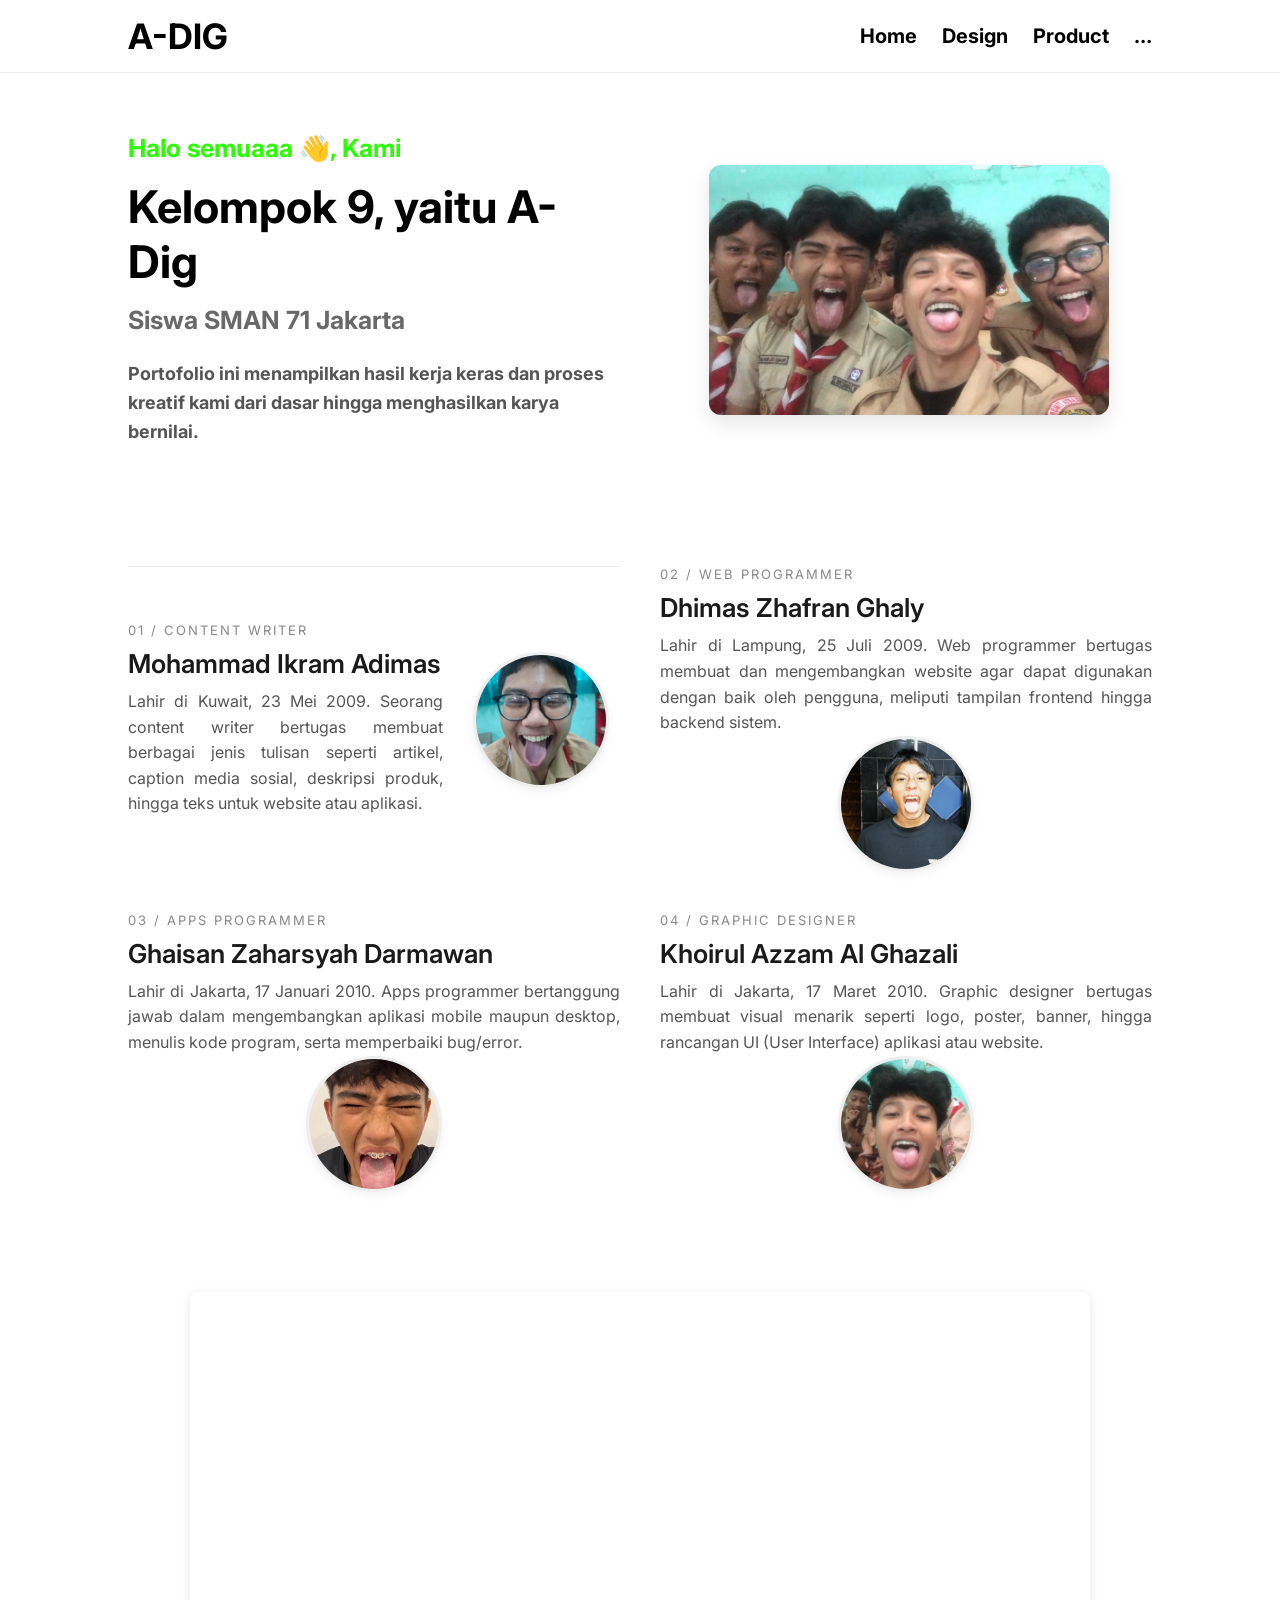
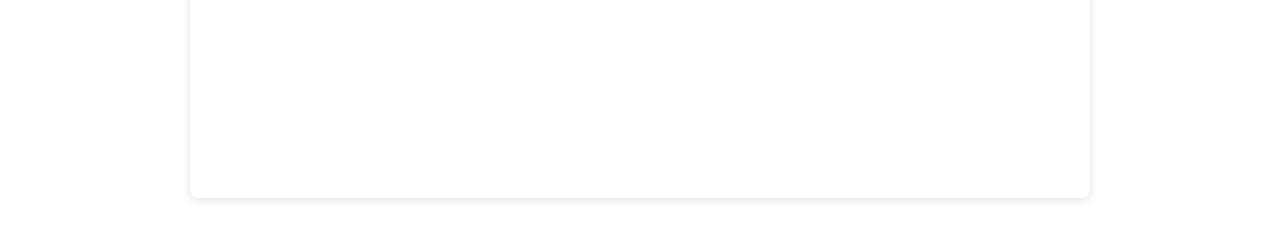
==== index.html @ e119f667 "Update index.html" ====
<!DOCTYPE html>
<html lang="id">
<head>
    <meta charset="utf-8">
    <meta name="viewport" content="width=device-width, initial-scale=1.0">
    <title>A-DIG - Portofolio</title>
    <link rel="stylesheet" href="styles.css">
</head>
<body>

    <header class="aa">
        <h1>A-DIG</h1>
        <nav>
            <ul class="nav1">
                <li><a href="#">Home</a></li>
                <li><a href="design.html">Design</a></li>
                <li><a href="product.html">Product</a></li>
                
                <li class="li1">
                    <a href="#" class="li2"><span class="ee1">&hellip;</span></a>
                    <ul class="li3">
                        <li><a href="#">Language</a></li>
                        <li><a href="#">Contact</a></li>
                    </ul>
                </li>
            </ul>
        </nav>
    </header>

    <div class="hero-container">
        <div class="bb">
            <h2>Halo semuaaa 👋, Kami</h2>
            <h3>Kelompok 9, yaitu A-Dig</h3>
            <h4>Siswa SMAN 71 Jakarta</h4>
            <h5>Portofolio ini menampilkan hasil kerja keras dan proses kreatif kami dari dasar hingga menghasilkan karya bernilai.</h5>
        </div>
        <div class="hero-image-container">
            <img src="rame.jpg" alt="Foto Kelompok A-DIG" class="hero-img">
        </div>
    </div>

    <div class="cc">
        <div class="cc1">
            <div class="card-text">
                <span class="label">01 / Content Writer</span>
                <h3>Mohammad Ikram Adimas</h3>
                <p>Lahir di Kuwait, 23 Mei 2009. Seorang content writer bertugas membuat berbagai jenis tulisan seperti artikel, caption media sosial, deskripsi produk, hingga teks untuk website atau aplikasi.</p>
            </div>
            <div class="card-image">
                <img src="ikram.jpg" alt="Mohammad Ikram Adimas">
            </div>
        </div>

        <div class="cc2">
            <div class="card-text">
                <span class="label">02 / Web Programmer</span>
                <h3>Dhimas Zhafran Ghaly</h3>
                <p>Lahir di Lampung, 25 Juli 2009. Web programmer bertugas membuat dan mengembangkan website agar dapat digunakan dengan baik oleh pengguna, meliputi tampilan frontend hingga backend sistem.</p>
            </div>
            <div class="card-image">
                <img src="dhimas.jpg" alt="Dhimas Zhafran Ghaly">
            </div>
        </div>

        <div class="cc3">
            <div class="card-text">
                <span class="label">03 / Apps Programmer</span>
                <h3>Ghaisan Zaharsyah Darmawan</h3>
                <p>Lahir di Jakarta, 17 Januari 2010. Apps programmer bertanggung jawab dalam mengembangkan aplikasi mobile maupun desktop, menulis kode program, serta memperbaiki bug/error.</p>
            </div>
            <div class="card-image">
                <img src="ican.jpg" alt="Ghaisan Zaharsyah Darmawan">
            </div>
        </div>
     
        <div class="cc4">
            <div class="card-text">
                <span class="label">04 / Graphic Designer</span>
                <h3>Khoirul Azzam Al Ghazali</h3>
                <p>Lahir di Jakarta, 17 Maret 2010. Graphic designer bertugas membuat visual menarik seperti logo, poster, banner, hingga rancangan UI (User Interface) aplikasi atau website.</p>
            </div>
            <div class="card-image">
                <img src="azzam.jpg" alt="Khoirul Azzam Al Ghazali">
            </div>
        </div>
    </div>

    <div class="ff">
        <div style="position: relative; width: 100%; height: 0; padding-top: 56.25%; box-shadow: 0 2px 8px 0 rgba(63,69,81,0.16); margin-top: 1.6em; margin-bottom: 0.9em; overflow: hidden; border-radius: 8px;">
            <iframe loading="lazy" style="position: absolute; width: 100%; height: 100%; top: 0; left: 0; border: none; padding: 0; margin: 0;" src="https://www.canva.com/design/DAHHfP4SR8I/0OiXg0d8yngIsABYywY-TA/view?embed" allowfullscreen="allowfullscreen" allow="fullscreen"></iframe>
        </div>
    </div>
      
</body>   
</html>
---- styles.css ----
/* Place your CSS styles in this file */

@import url('https://fonts.googleapis.com/css2?family=Inter:wght@300;400;600&display=swap');

/* --- RESET STYLE --- */
body {
    font-family: 'Inter', sans-serif;
    background-color: #ffffff;
    color: #1a1a1a;
    margin: 0; 
}

/* --- NAVIGASI HEADER --- */
.aa {
    display: flex;              
    justify-content: space-between; 
    align-items: center;         
    padding: 15px 10%;          
    background-color: #ffffff;    
    border-bottom: 1px solid #eee;
}

.aa h1 {
    margin: 0;
    font-size: 35px; 
    font-weight: bold;
    color: #000;
}

.nav1 {
    list-style: none;
    display: flex;
    gap: 25px; 
    align-items: center;
    margin: 0;
    padding: 0;
}

.nav1 > li > a {
    text-decoration: none;
    color: black;
    font-weight: bold;
    font-size: 20px; 
    transition: 0.3s; 
}

.nav1 > li > a:hover {
    color: #888; 
}

/* --- MENU DROPDOWN SYSTEM --- */
.li1 {
    position: relative;
    display: inline-block;
}

.li3 {
    display: none; 
    position: absolute;
    right: 0; 
    top: 100%;
    background-color: #ffffff; 
    list-style: none;
    padding: 10px 0;
    box-shadow: 0px 4px 12px rgba(0,0,0,0.15);
    margin: 5px 0 0 0;
    border-radius: 6px;
    min-width: 140px;
    z-index: 100;
}

.li3 li a {
    color: #333;
    padding: 8px 16px;
    text-decoration: none;
    display: block;
    font-size: 16px;
    font-weight: normal;
    transition: 0.2s;
}

.li3 li a:hover {
    background-color: #f5f5f5;
    color: #2AFF00; 
}

.li1:hover .li3 {
    display: block;
}

/* --- STRUKTUR BAGIAN HERO (ATAS) --- */
.hero-container {
    display: flex;
    justify-content: space-between;
    align-items: center;
    padding: 60px 10%;
    gap: 50px;
}

.bb {
    flex: 1; /* Teks mengambil ruang kiri */
    display: flex;      
    flex-direction: column; 
    gap: 10px;              
}

.bb h2, .bb h3, .bb h4, .bb h5 {
    margin: 0;           
}
    
.bb h2 { font-size: 25px; color: #2AFF00; margin-bottom: 6px; }
.bb h3 { font-size: 45px; color: #000000; margin-bottom: 6px; }
.bb h4 { font-size: 25px; color: #696969; margin-bottom: 15px; }
.bb h5 { font-size: 18px; color: #555555; line-height: 1.6; }

.hero-image-container {
    flex: 1; /* Foto mengambil ruang kanan */
    display: flex;
    justify-content: center;
}

.hero-img {
    width: 100%;
    max-width: 400px;     /* Diperkecil dari 400px ke 320px */
    height: 250px;        /* Diperkecil dari 250px ke 180px agar aspek rasio lebih lebar/landscape */
    border-radius: 12px;
    box-shadow: 0px 8px 20px rgba(0,0,0,0.1);
    object-fit: cover;    /* Foto tetap aman, tidak akan gepeng */
}

/* --- STRUKTUR GRID KARTU PERKENALAN (CC) --- */
.cc {
    display: grid;
    grid-template-columns: repeat(2, 1fr);
    gap: 40px; 
    padding: 60px 10%; 
    background-color: #fff;
}

.cc1 {
    display: flex; /* Membuat teks berada di kiri dan foto di kanan di dalam kartu */
    justify-content: space-between;
    align-items: center;
    border-top: 1px solid #eaeaea; 
    padding: 30px 0; 
    gap: 20px;
    transition: all 0.4s ease;
}

.cc1:hover {
    transform: translateX(10px); 
    border-top: 1px solid #000; 
}

.card-text {
    flex: 2; /* Bagian teks mendapatkan area lebih besar */
}

.card-text h3 {
    font-size: 26px;
    font-weight: 600;
    margin: 0 0 10px 0;
    color: #1a1a1a;
}

.label {
    font-size: 13px;
    text-transform: uppercase;
    letter-spacing: 2px;
    color: #888;
    display: block;
    margin-bottom: 10px;
}

.card-text p {
    font-size: 16px;
    line-height: 1.6;
    color: #555;
    margin: 0;
    text-align: justify;
}

/* Mengatur wadah foto bulat agar teks tidak menabrak */
.card-image {
    flex: 1; /* Memastikan foto mendapatkan porsi ruang tetap di kanan */
    display: flex;
    justify-content: center;
    align-items: center;
}

.card-image img {
    width: 130px; /* Ukuran lingkaran foto profil */
    height: 130px;
    border-radius: 50%; /* Membuat foto berbentuk bulat sempurna */
    object-fit: cover; /* Mencegah foto gepeng */
    border: 3px solid #eee;
    box-shadow: 0px 4px 10px rgba(0,0,0,0.05);
}

/* --- EMBED CANVA --- */
.ff {
    width: 100%;
    max-width: 900px; 
    margin: 40px auto; 
    padding: 0 20px;   
}

/* --- RESPONSIVE MOBILE --- */
@media (max-width: 900px) {
    .hero-container {
        flex-direction: column-reverse; /* Foto pindah ke atas teks saat di HP */
        padding: 40px 20px;
        gap: 30px;
    }
    .cc {
        grid-template-columns: 1fr; /* Grid kartu menjadi 1 kolom saja di HP */
        padding: 40px 20px;
    }
    .cc1 {
        flex-direction: column-reverse; /* Foto profil berada di atas teks saat di layar kecil */
        align-items: flex-start;
        padding: 20px 0;
    }
    .card-image {
        align-self: center; /* Foto tetap di tengah saat posisi mobile */
        margin-bottom: 15px;
    }
}

.cc1 .card-text .label h3 {
    background-image: url('nama_file_foto_1.jpg'); /* Ganti dengan nama file foto Anda */
    background-size: cover;       /* Memastikan foto memenuhi seluruh area teks */
    background-position: center;  /* Memposisikan foto tepat di tengah */
    color: #ffffff;               /* Warna teks (ubah ke putih/warna kontras agar terbaca di atas foto) */
    padding: 6px 12px;            /* Memberi ruang agak luas agar fotonya kelihatan */
    border-radius: 4px;        
    display: inline-block;     
}
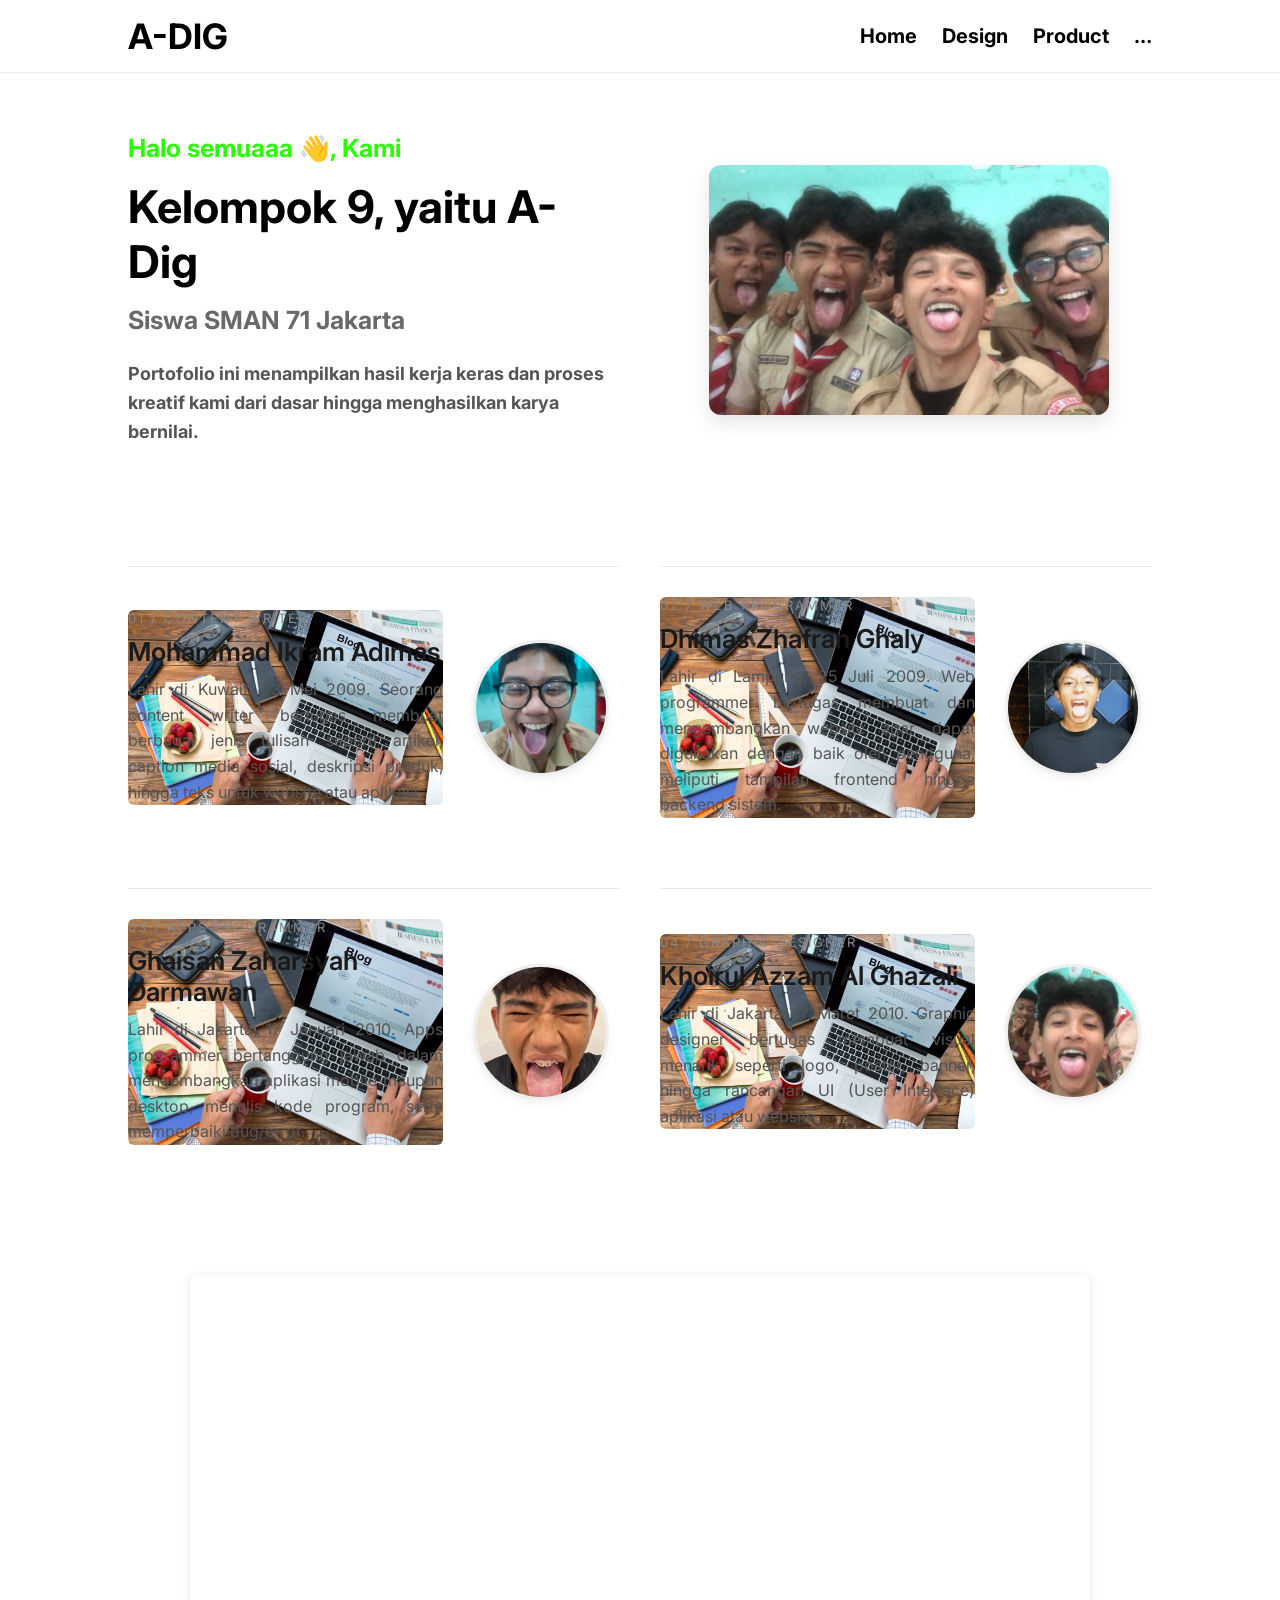
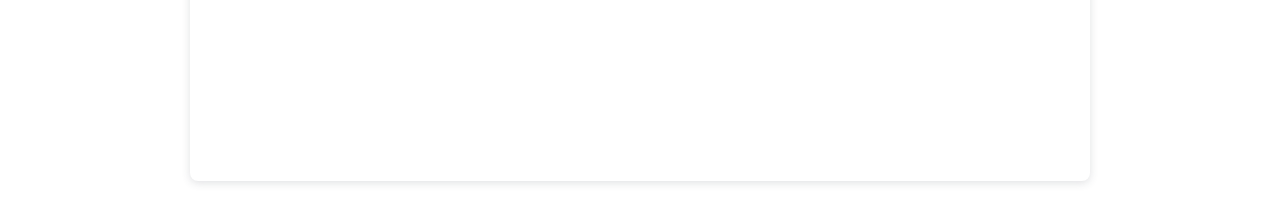
==== commit 97f84564: "Update index.html" ====
--- a/index.html
+++ b/index.html
@@ -51,7 +51,7 @@
             </div>
         </div>
 
-        <div class="cc2">
+        <div class="cc1">
             <div class="card-text">
                 <span class="label">02 / Web Programmer</span>
                 <h3>Dhimas Zhafran Ghaly</h3>
@@ -62,7 +62,7 @@
             </div>
         </div>
 
-        <div class="cc3">
+        <div class="cc1">
             <div class="card-text">
                 <span class="label">03 / Apps Programmer</span>
                 <h3>Ghaisan Zaharsyah Darmawan</h3>
@@ -73,7 +73,7 @@
             </div>
         </div>
      
-        <div class="cc4">
+        <div class="cc1">
             <div class="card-text">
                 <span class="label">04 / Graphic Designer</span>
                 <h3>Khoirul Azzam Al Ghazali</h3>
--- a/styles.css
+++ b/styles.css
@@ -227,12 +227,11 @@
     }
 }
 
-.cc1 .card-text .label h3 {
-    background-image: url('nama_file_foto_1.jpg'); /* Ganti dengan nama file foto Anda */
-    background-size: cover;       /* Memastikan foto memenuhi seluruh area teks */
-    background-position: center;  /* Memposisikan foto tepat di tengah */
-    color: #ffffff;               /* Warna teks (ubah ke putih/warna kontras agar terbaca di atas foto) */
-    padding: 6px 12px;            /* Memberi ruang agak luas agar fotonya kelihatan */
-    border-radius: 4px;        
-    display: inline-block;     
-}
+.cc1 .card-text { 
+    background-image: url('content.jpg'); 
+    background-size: cover;       
+    background-position: center;  
+    color: #ffffff;               
+    border-radius: 6px;
+    display: inline-block;
+}
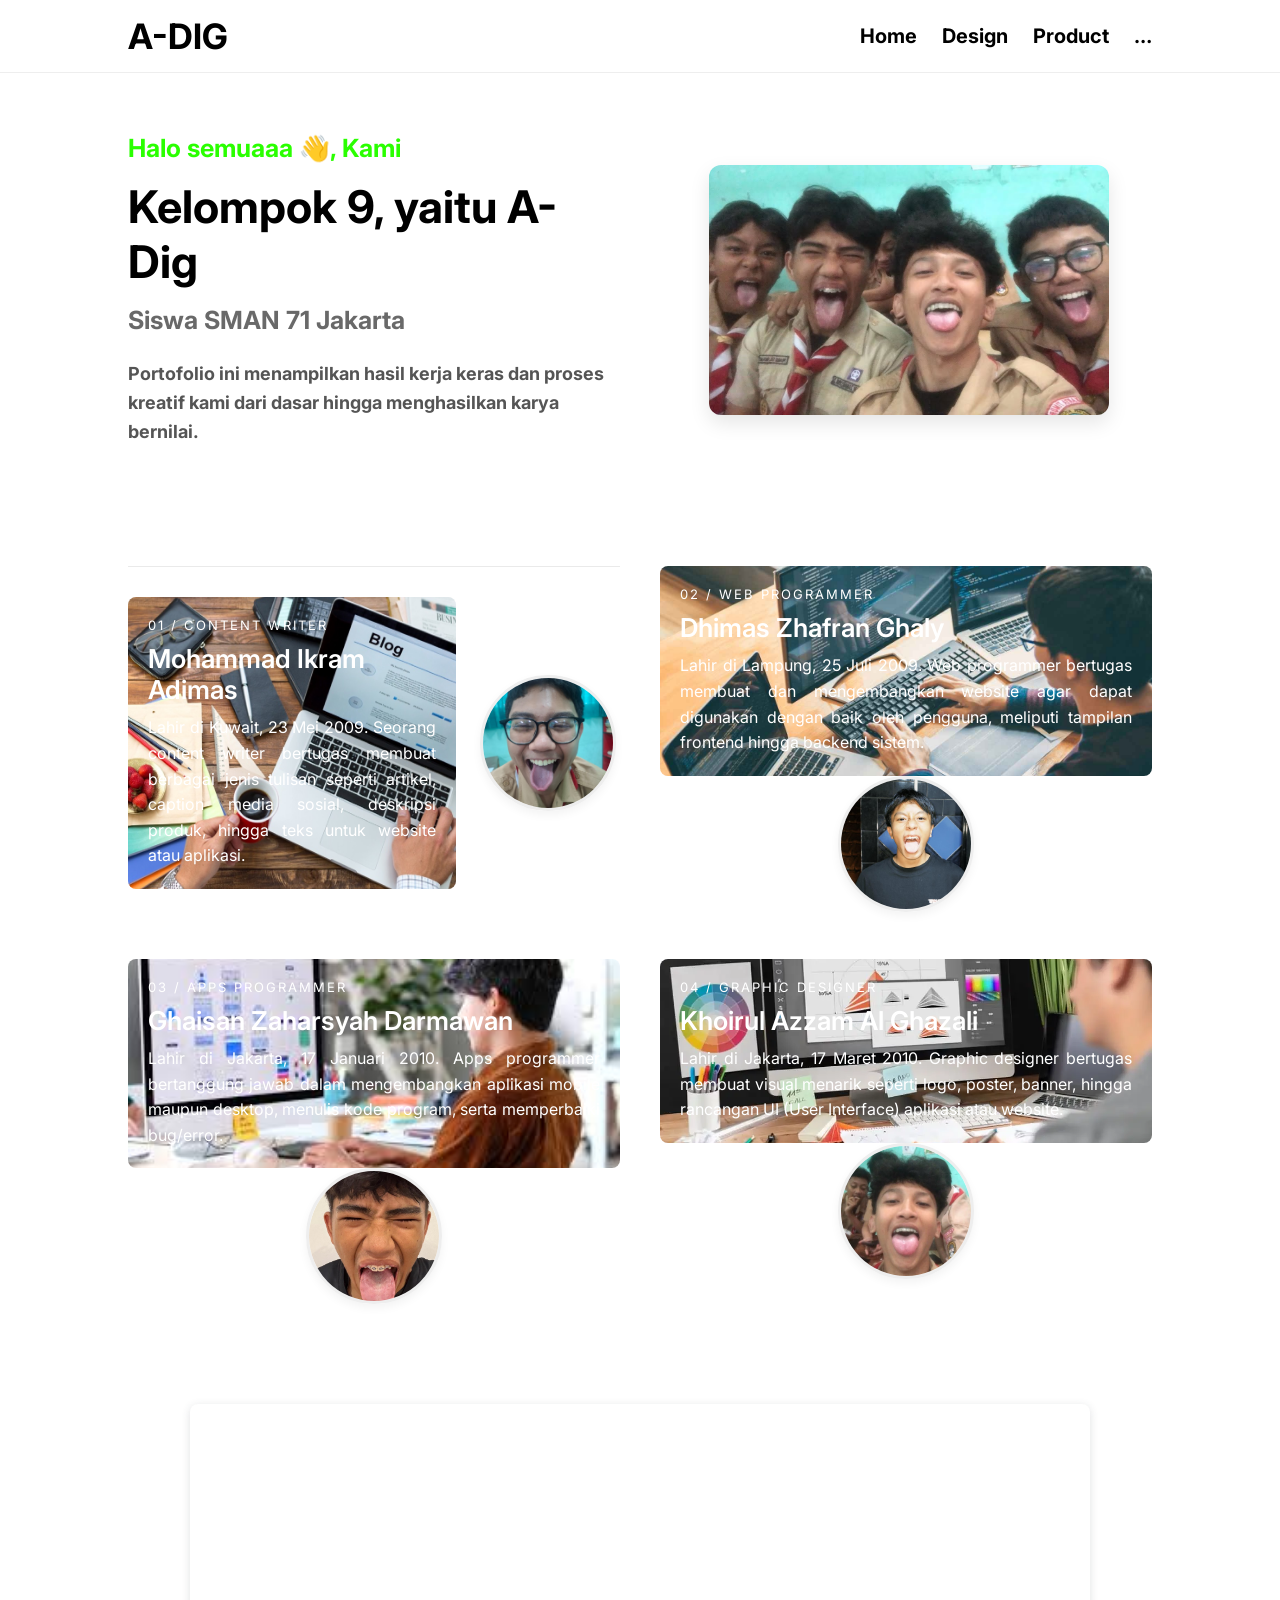
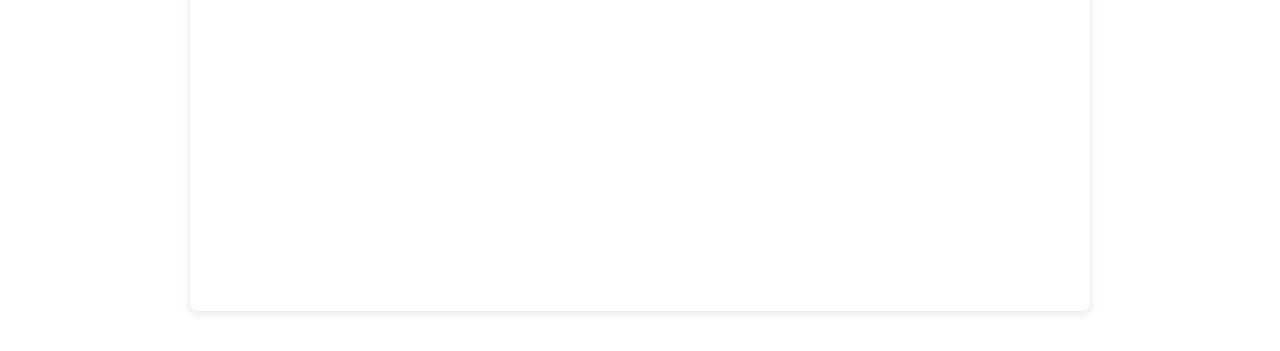
==== commit ab029083: "Update index.html" ====
--- a/index.html
+++ b/index.html
@@ -51,7 +51,7 @@
             </div>
         </div>
 
-        <div class="cc1">
+        <div class="cc2">
             <div class="card-text">
                 <span class="label">02 / Web Programmer</span>
                 <h3>Dhimas Zhafran Ghaly</h3>
@@ -62,7 +62,7 @@
             </div>
         </div>
 
-        <div class="cc1">
+        <div class="cc3">
             <div class="card-text">
                 <span class="label">03 / Apps Programmer</span>
                 <h3>Ghaisan Zaharsyah Darmawan</h3>
@@ -73,7 +73,7 @@
             </div>
         </div>
      
-        <div class="cc1">
+        <div class="cc4">
             <div class="card-text">
                 <span class="label">04 / Graphic Designer</span>
                 <h3>Khoirul Azzam Al Ghazali</h3>
--- a/styles.css
+++ b/styles.css
@@ -227,11 +227,22 @@
     }
 }
 
-.cc1 .card-text { 
-    background-image: url('content.jpg'); 
+.card-text {
+    flex: 2;
+    padding: 20px;            /* Memberi ruang di dalam bidang background agar teks tidak menempel ke tepi */
+    border-radius: 8px;       /* Membuat sudut background melengkung halus */
     background-size: cover;       
     background-position: center;  
-    color: #ffffff;               
-    border-radius: 6px;
-    display: inline-block;
-}
+    color: #ffffff !important;/* Memaksa semua teks di dalamnya menjadi warna putih */
+}
+
+/* Mengubah warna teks tag p dan label bawaan agar kontras di atas background */
+.card-text p, .card-text .label, .card-text h3 {
+    color: #ffffff !important; 
+}
+
+/* --- DISTRIBUSI GAMBAR BACKGROUND MASING-MASING KARTU --- */
+.cc1 .card-text { background-image: url('content.jpg'); }
+.cc2 .card-text { background-image: url('web.jpg'); }
+.cc3 .card-text { background-image: url('app.jpg'); }
+.cc4 .card-text { background-image: url('design.webp'); }
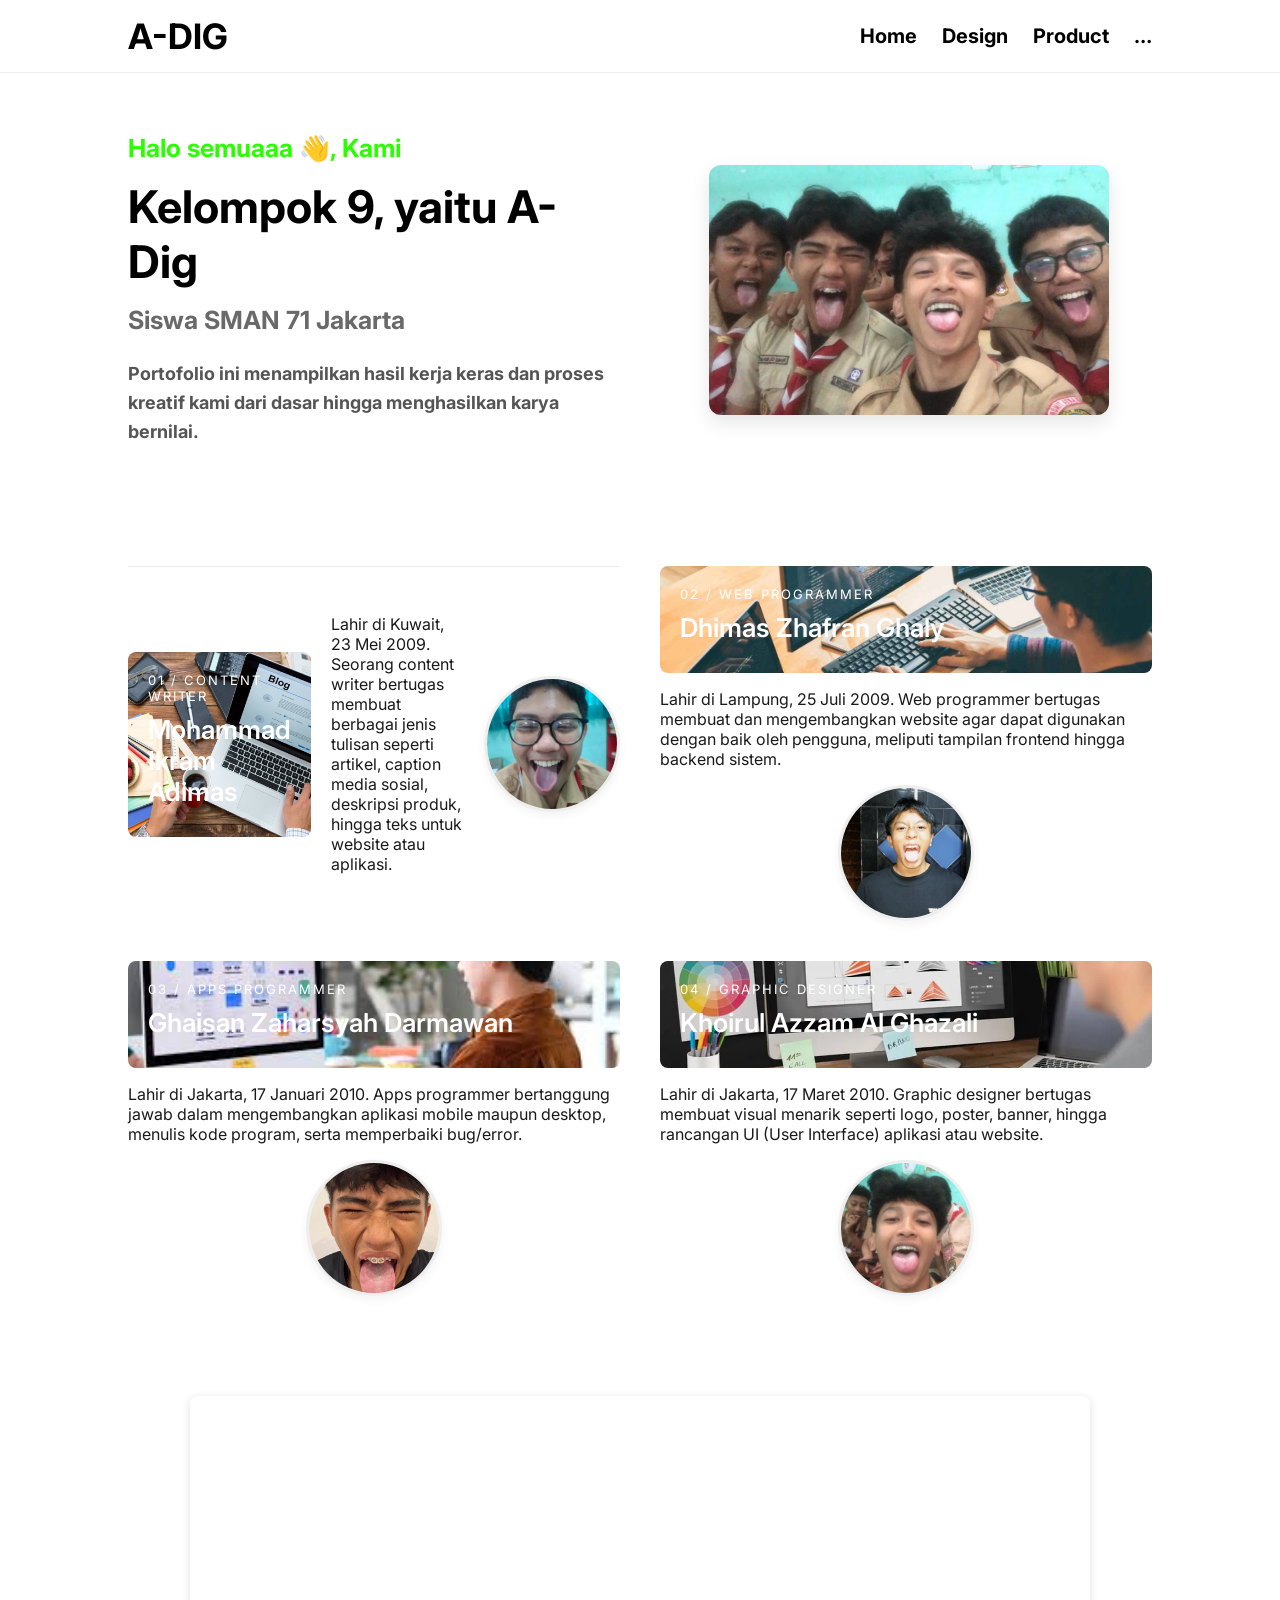
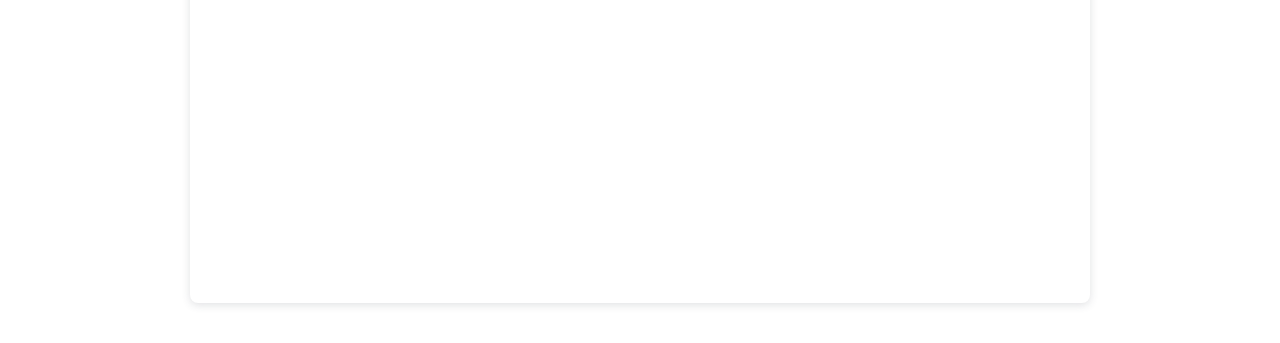
==== commit 8392838a: "Update index.html" ====
--- a/index.html
+++ b/index.html
@@ -44,8 +44,8 @@
             <div class="card-text">
                 <span class="label">01 / Content Writer</span>
                 <h3>Mohammad Ikram Adimas</h3>
+            </div>
                 <p>Lahir di Kuwait, 23 Mei 2009. Seorang content writer bertugas membuat berbagai jenis tulisan seperti artikel, caption media sosial, deskripsi produk, hingga teks untuk website atau aplikasi.</p>
-            </div>
             <div class="card-image">
                 <img src="ikram.jpg" alt="Mohammad Ikram Adimas">
             </div>
@@ -55,8 +55,8 @@
             <div class="card-text">
                 <span class="label">02 / Web Programmer</span>
                 <h3>Dhimas Zhafran Ghaly</h3>
+                </div>
                 <p>Lahir di Lampung, 25 Juli 2009. Web programmer bertugas membuat dan mengembangkan website agar dapat digunakan dengan baik oleh pengguna, meliputi tampilan frontend hingga backend sistem.</p>
-            </div>
             <div class="card-image">
                 <img src="dhimas.jpg" alt="Dhimas Zhafran Ghaly">
             </div>
@@ -66,8 +66,8 @@
             <div class="card-text">
                 <span class="label">03 / Apps Programmer</span>
                 <h3>Ghaisan Zaharsyah Darmawan</h3>
+                </div>
                 <p>Lahir di Jakarta, 17 Januari 2010. Apps programmer bertanggung jawab dalam mengembangkan aplikasi mobile maupun desktop, menulis kode program, serta memperbaiki bug/error.</p>
-            </div>
             <div class="card-image">
                 <img src="ican.jpg" alt="Ghaisan Zaharsyah Darmawan">
             </div>
@@ -77,8 +77,8 @@
             <div class="card-text">
                 <span class="label">04 / Graphic Designer</span>
                 <h3>Khoirul Azzam Al Ghazali</h3>
+                </div>
                 <p>Lahir di Jakarta, 17 Maret 2010. Graphic designer bertugas membuat visual menarik seperti logo, poster, banner, hingga rancangan UI (User Interface) aplikasi atau website.</p>
-            </div>
             <div class="card-image">
                 <img src="azzam.jpg" alt="Khoirul Azzam Al Ghazali">
             </div>
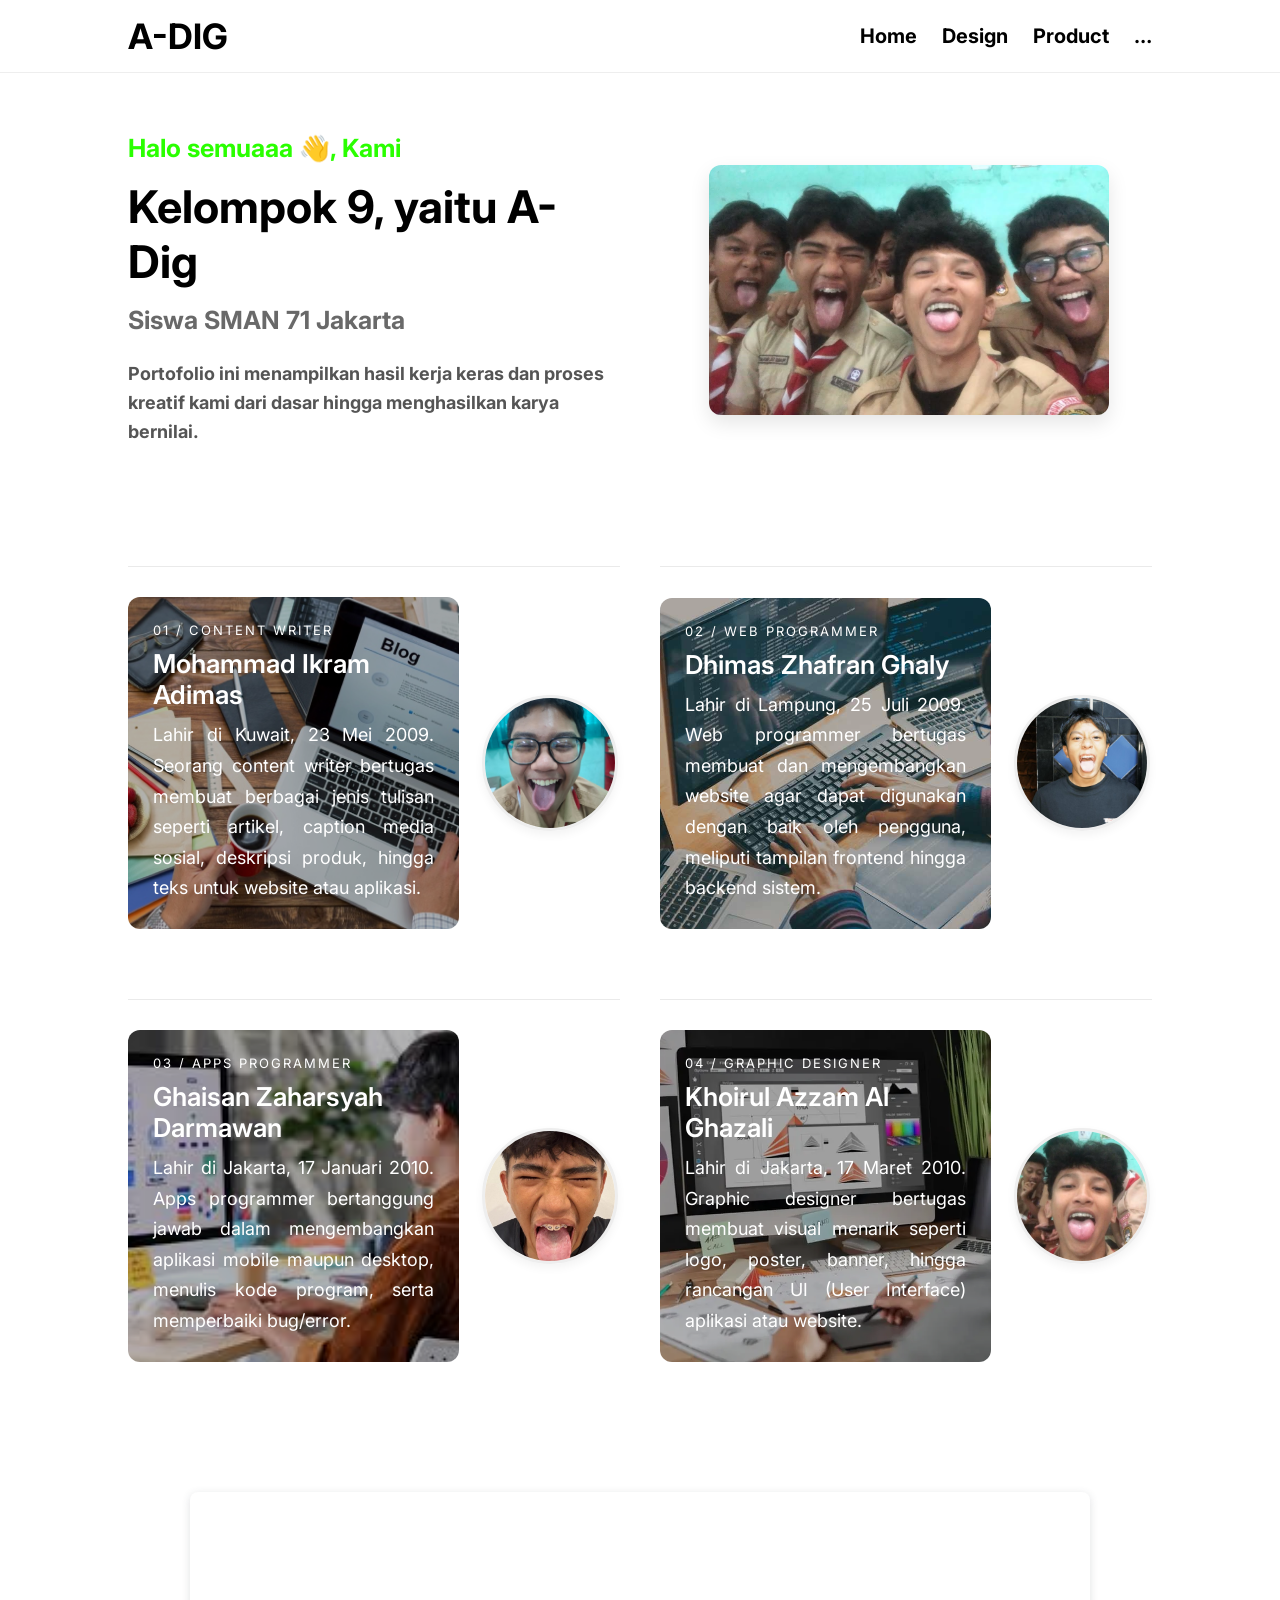
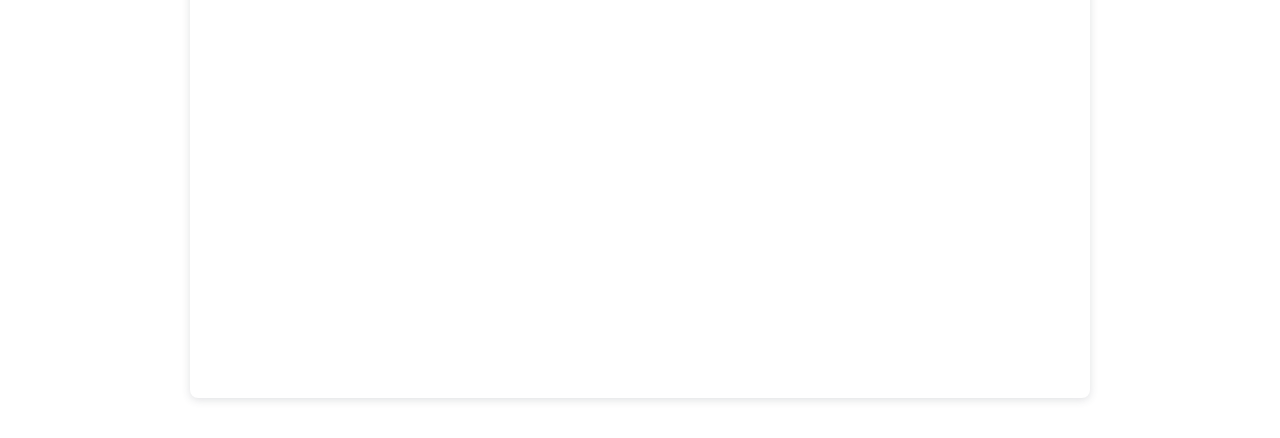
==== commit 628d763d: "Update index.html" ====
--- a/index.html
+++ b/index.html
@@ -6,6 +6,7 @@
     <title>A-DIG - Portofolio</title>
     <link rel="stylesheet" href="styles.css">
 </head>
+    
 <body>
 
     <header class="aa">
@@ -40,12 +41,13 @@
     </div>
 
     <div class="cc">
+        
         <div class="cc1">
             <div class="card-text">
                 <span class="label">01 / Content Writer</span>
                 <h3>Mohammad Ikram Adimas</h3>
+                <p>Lahir di Kuwait, 23 Mei 2009. Seorang content writer bertugas membuat berbagai jenis tulisan seperti artikel, caption media sosial, deskripsi produk, hingga teks untuk website atau aplikasi.</p>
             </div>
-                <p>Lahir di Kuwait, 23 Mei 2009. Seorang content writer bertugas membuat berbagai jenis tulisan seperti artikel, caption media sosial, deskripsi produk, hingga teks untuk website atau aplikasi.</p>
             <div class="card-image">
                 <img src="ikram.jpg" alt="Mohammad Ikram Adimas">
             </div>
@@ -55,8 +57,8 @@
             <div class="card-text">
                 <span class="label">02 / Web Programmer</span>
                 <h3>Dhimas Zhafran Ghaly</h3>
-                </div>
                 <p>Lahir di Lampung, 25 Juli 2009. Web programmer bertugas membuat dan mengembangkan website agar dapat digunakan dengan baik oleh pengguna, meliputi tampilan frontend hingga backend sistem.</p>
+            </div>
             <div class="card-image">
                 <img src="dhimas.jpg" alt="Dhimas Zhafran Ghaly">
             </div>
@@ -66,8 +68,8 @@
             <div class="card-text">
                 <span class="label">03 / Apps Programmer</span>
                 <h3>Ghaisan Zaharsyah Darmawan</h3>
-                </div>
                 <p>Lahir di Jakarta, 17 Januari 2010. Apps programmer bertanggung jawab dalam mengembangkan aplikasi mobile maupun desktop, menulis kode program, serta memperbaiki bug/error.</p>
+            </div>
             <div class="card-image">
                 <img src="ican.jpg" alt="Ghaisan Zaharsyah Darmawan">
             </div>
@@ -77,19 +79,18 @@
             <div class="card-text">
                 <span class="label">04 / Graphic Designer</span>
                 <h3>Khoirul Azzam Al Ghazali</h3>
-                </div>
                 <p>Lahir di Jakarta, 17 Maret 2010. Graphic designer bertugas membuat visual menarik seperti logo, poster, banner, hingga rancangan UI (User Interface) aplikasi atau website.</p>
+            </div>
             <div class="card-image">
                 <img src="azzam.jpg" alt="Khoirul Azzam Al Ghazali">
             </div>
         </div>
-    </div>
 
-    <div class="ff">
+    </div> <div class="ff">
         <div style="position: relative; width: 100%; height: 0; padding-top: 56.25%; box-shadow: 0 2px 8px 0 rgba(63,69,81,0.16); margin-top: 1.6em; margin-bottom: 0.9em; overflow: hidden; border-radius: 8px;">
             <iframe loading="lazy" style="position: absolute; width: 100%; height: 100%; top: 0; left: 0; border: none; padding: 0; margin: 0;" src="https://www.canva.com/design/DAHHfP4SR8I/0OiXg0d8yngIsABYywY-TA/view?embed" allowfullscreen="allowfullscreen" allow="fullscreen"></iframe>
         </div>
     </div>
       
-</body>   
+</body>
 </html>
--- a/styles.css
+++ b/styles.css
@@ -128,17 +128,17 @@
     object-fit: cover;    /* Foto tetap aman, tidak akan gepeng */
 }
 
-/* --- STRUKTUR GRID KARTU PERKENALAN (CC) --- */
 .cc {
     display: grid;
-    grid-template-columns: repeat(2, 1fr);
+    grid-template-columns: repeat(2, 1fr); /* KUNCI: Membuat grid selalu 2x2 (2 kolom) */
     gap: 40px; 
     padding: 60px 10%; 
     background-color: #fff;
 }
 
-.cc1 {
-    display: flex; /* Membuat teks berada di kiri dan foto di kanan di dalam kartu */
+/* Mengembalikan fungsi dasar: teks di kiri, foto di kanan */
+.cc1, .cc2, .cc3, .cc4 {
+    display: flex; 
     justify-content: space-between;
     align-items: center;
     border-top: 1px solid #eaeaea; 
@@ -147,55 +147,71 @@
     transition: all 0.4s ease;
 }
 
-.cc1:hover {
+.cc1:hover, .cc2:hover, .cc3:hover, .cc4:hover {
     transform: translateX(10px); 
     border-top: 1px solid #000; 
 }
 
+/* --- BLOK TEKS DENGAN BACKGROUND GAMBAR UTUH --- */
 .card-text {
-    flex: 2; /* Bagian teks mendapatkan area lebih besar */
+    flex: 2;                   /* Bagian teks mendapatkan area lebih besar di kiri */
+    padding: 25px;             /* Memberi ruang dalam agar teks tidak menempel ke tepi */
+    border-radius: 12px;       
+    background-size: cover;       
+    background-position: center;  
+}
+
+/* Memaksa warna teks menjadi putih agar kontras dengan background gambar */
+.card-text h3, 
+.card-text .label, 
+.card-text p {
+    color: #ffffff !important; 
+}
+
+.label {
+    font-size: 13px;
+    text-transform: uppercase;
+    letter-spacing: 2px;
+    display: block;
+    margin-bottom: 10px;
 }
 
 .card-text h3 {
     font-size: 26px;
     font-weight: 600;
     margin: 0 0 10px 0;
-    color: #1a1a1a;
-}
-
-.label {
-    font-size: 13px;
-    text-transform: uppercase;
-    letter-spacing: 2px;
-    color: #888;
-    display: block;
-    margin-bottom: 10px;
-}
-
+}
+
+/* UKURAN TEKS PARAGRAF (P) TETAP DIPERBESAR */
 .card-text p {
-    font-size: 16px;
-    line-height: 1.6;
-    color: #555;
+    font-size: 18px;           
+    line-height: 1.7;          
     margin: 0;
     text-align: justify;
 }
 
-/* Mengatur wadah foto bulat agar teks tidak menabrak */
+/* --- WADAH FOTO BULAT DI SEBELAH KANAN --- */
 .card-image {
-    flex: 1; /* Memastikan foto mendapatkan porsi ruang tetap di kanan */
+    flex: 1;                   /* Memastikan foto mendapatkan porsi ruang tetap di kanan */
     display: flex;
     justify-content: center;
     align-items: center;
 }
 
 .card-image img {
-    width: 130px; /* Ukuran lingkaran foto profil */
+    width: 130px;              /* Ukuran lingkaran foto profil sesuai awal */
     height: 130px;
-    border-radius: 50%; /* Membuat foto berbentuk bulat sempurna */
-    object-fit: cover; /* Mencegah foto gepeng */
+    border-radius: 50%;        /* Membuat foto berbentuk bulat sempurna */
+    object-fit: cover;         
     border: 3px solid #eee;
     box-shadow: 0px 4px 10px rgba(0,0,0,0.05);
 }
+
+/* --- DISTRIBUSI GAMBAR BACKGROUND MASING-MASING KARTU --- */
+.cc1 .card-text { background-image: linear-gradient(rgba(0,0,0,0.3), rgba(0,0,0,0.3)), url('content.jpg'); }
+.cc2 .card-text { background-image: linear-gradient(rgba(0,0,0,0.3), rgba(0,0,0,0.3)), url('web.jpg'); }
+.cc3 .card-text { background-image: linear-gradient(rgba(0,0,0,0.3), rgba(0,0,0,0.3)), url('app.jpg'); }
+.cc4 .card-text { background-image: linear-gradient(rgba(0,0,0,0.3), rgba(0,0,0,0.3)), url('design.webp'); }
 
 /* --- EMBED CANVA --- */
 .ff {
@@ -205,44 +221,28 @@
     padding: 0 20px;   
 }
 
-/* --- RESPONSIVE MOBILE --- */
+/* --- RESPONSIVE MOBILE (KARTU TETAP KUNCI 2x2) --- */
 @media (max-width: 900px) {
     .hero-container {
-        flex-direction: column-reverse; /* Foto pindah ke atas teks saat di HP */
+        flex-direction: column-reverse; /* Foto hero pindah ke atas teks saat di HP */
         padding: 40px 20px;
         gap: 30px;
     }
+    
     .cc {
-        grid-template-columns: 1fr; /* Grid kartu menjadi 1 kolom saja di HP */
-        padding: 40px 20px;
-    }
-    .cc1 {
+        /* grid-template-columns: 1fr; <-- DIHAPUS agar layout tidak berubah jadi 1 baris memanjang di HP */
+        padding: 40px 10px; /* Sedikit memperkecil padding samping di HP agar muat 2 kolom */
+        gap: 15px;          /* Memperkecil jarak antar kartu di HP */
+    }
+    
+    .cc1, .cc2, .cc3, .cc4 {
         flex-direction: column-reverse; /* Foto profil berada di atas teks saat di layar kecil */
-        align-items: flex-start;
-        padding: 20px 0;
-    }
+        align-items: center;            /* Foto diposisikan ke tengah kartu */
+        padding: 15px 0;
+    }
+    
     .card-image {
-        align-self: center; /* Foto tetap di tengah saat posisi mobile */
+        align-self: center; 
         margin-bottom: 15px;
     }
 }
-
-.card-text {
-    flex: 2;
-    padding: 20px;            /* Memberi ruang di dalam bidang background agar teks tidak menempel ke tepi */
-    border-radius: 8px;       /* Membuat sudut background melengkung halus */
-    background-size: cover;       
-    background-position: center;  
-    color: #ffffff !important;/* Memaksa semua teks di dalamnya menjadi warna putih */
-}
-
-/* Mengubah warna teks tag p dan label bawaan agar kontras di atas background */
-.card-text p, .card-text .label, .card-text h3 {
-    color: #ffffff !important; 
-}
-
-/* --- DISTRIBUSI GAMBAR BACKGROUND MASING-MASING KARTU --- */
-.cc1 .card-text { background-image: url('content.jpg'); }
-.cc2 .card-text { background-image: url('web.jpg'); }
-.cc3 .card-text { background-image: url('app.jpg'); }
-.cc4 .card-text { background-image: url('design.webp'); }
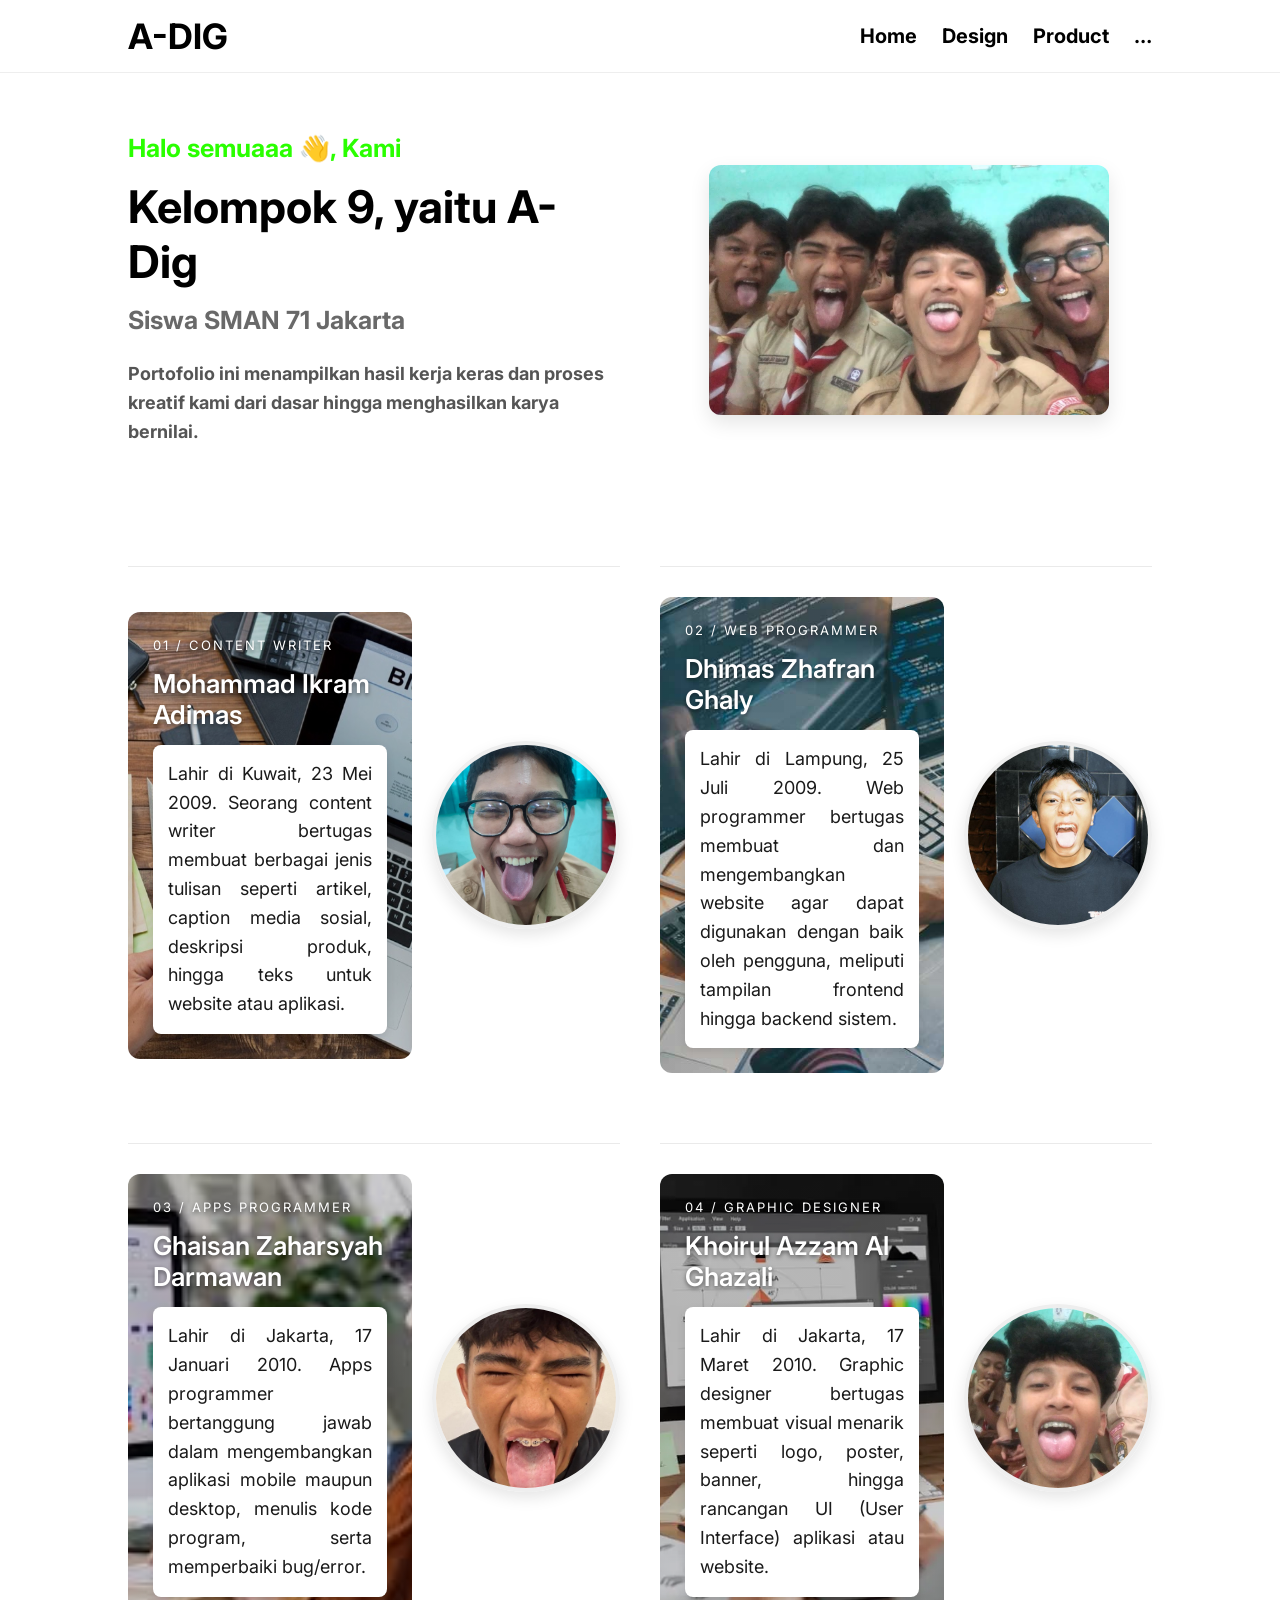
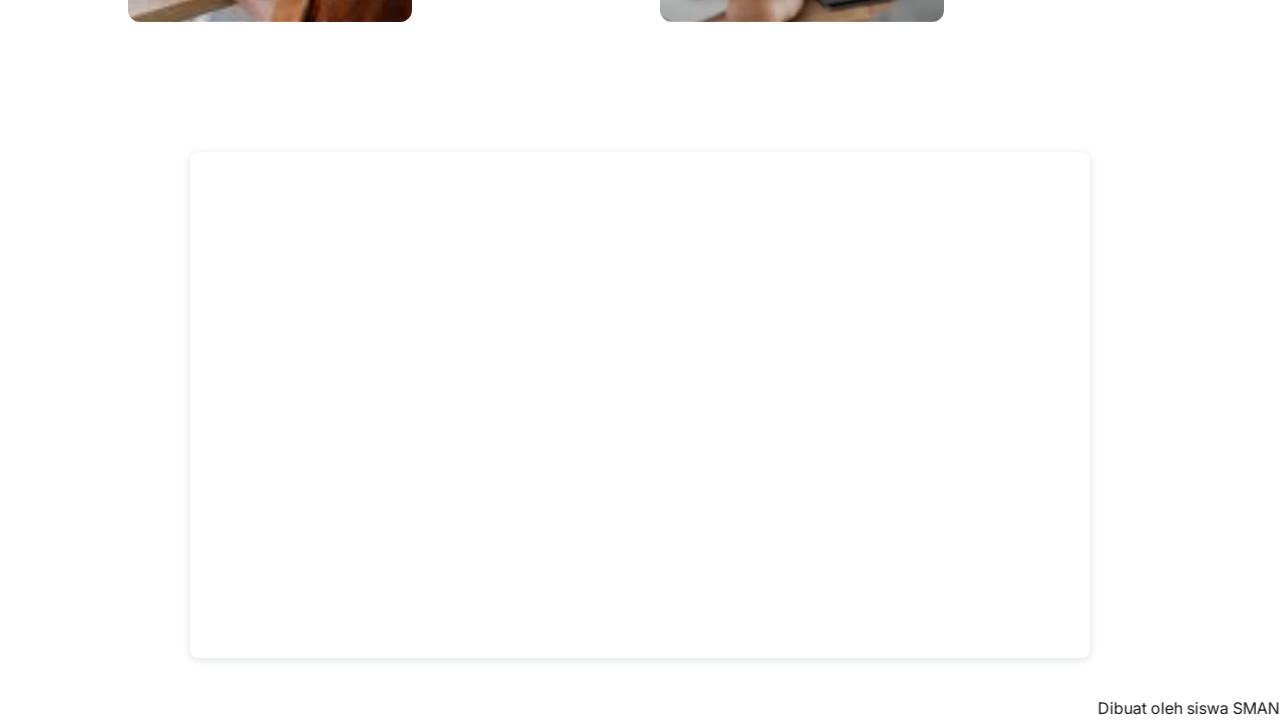
==== commit 1fdfeb1a: "Update index.html" ====
--- a/index.html
+++ b/index.html
@@ -91,6 +91,8 @@
             <iframe loading="lazy" style="position: absolute; width: 100%; height: 100%; top: 0; left: 0; border: none; padding: 0; margin: 0;" src="https://www.canva.com/design/DAHHfP4SR8I/0OiXg0d8yngIsABYywY-TA/view?embed" allowfullscreen="allowfullscreen" allow="fullscreen"></iframe>
         </div>
     </div>
-      
+
+<marquee> Dibuat oleh siswa SMAN 71 - Jakarta, kelompok 9</marquee>
+    
 </body>
 </html>
--- a/styles.css
+++ b/styles.css
@@ -98,7 +98,7 @@
 }
 
 .bb {
-    flex: 1; /* Teks mengambil ruang kiri */
+    flex: 1; 
     display: flex;      
     flex-direction: column; 
     gap: 10px;              
@@ -114,29 +114,29 @@
 .bb h5 { font-size: 18px; color: #555555; line-height: 1.6; }
 
 .hero-image-container {
-    flex: 1; /* Foto mengambil ruang kanan */
+    flex: 1; 
     display: flex;
     justify-content: center;
 }
 
 .hero-img {
     width: 100%;
-    max-width: 400px;     /* Diperkecil dari 400px ke 320px */
-    height: 250px;        /* Diperkecil dari 250px ke 180px agar aspek rasio lebih lebar/landscape */
+    max-width: 400px;     
+    height: 250px;        
     border-radius: 12px;
     box-shadow: 0px 8px 20px rgba(0,0,0,0.1);
-    object-fit: cover;    /* Foto tetap aman, tidak akan gepeng */
-}
-
+    object-fit: cover;    
+}
+
+/* --- GRID UTAMA KARTU (2X2) --- */
 .cc {
     display: grid;
-    grid-template-columns: repeat(2, 1fr); /* KUNCI: Membuat grid selalu 2x2 (2 kolom) */
+    grid-template-columns: repeat(2, 1fr); 
     gap: 40px; 
     padding: 60px 10%; 
     background-color: #fff;
 }
 
-/* Mengembalikan fungsi dasar: teks di kiri, foto di kanan */
 .cc1, .cc2, .cc3, .cc4 {
     display: flex; 
     justify-content: space-between;
@@ -154,18 +154,21 @@
 
 /* --- BLOK TEKS DENGAN BACKGROUND GAMBAR UTUH --- */
 .card-text {
-    flex: 2;                   /* Bagian teks mendapatkan area lebih besar di kiri */
-    padding: 25px;             /* Memberi ruang dalam agar teks tidak menempel ke tepi */
+    flex: 1.8;                 /* Sedikit disesuaikan porsinya agar seimbang dengan foto yang membesar */
+    padding: 25px;             
     border-radius: 12px;       
     background-size: cover;       
     background-position: center;  
-}
-
-/* Memaksa warna teks menjadi putih agar kontras dengan background gambar */
+    display: flex;
+    flex-direction: column;
+    gap: 10px;
+}
+
+/* Hanya judul (h3) dan label nomor yang berwarna putih langsung di atas gambar */
 .card-text h3, 
-.card-text .label, 
-.card-text p {
+.card-text .label {
     color: #ffffff !important; 
+    text-shadow: 0px 2px 4px rgba(0,0,0,0.5); /* Memberi bayangan tipis agar teks putih mudah dibaca */
 }
 
 .label {
@@ -173,46 +176,51 @@
     text-transform: uppercase;
     letter-spacing: 2px;
     display: block;
-    margin-bottom: 10px;
+    margin-bottom: 5px;
 }
 
 .card-text h3 {
     font-size: 26px;
     font-weight: 600;
-    margin: 0 0 10px 0;
-}
-
-/* UKURAN TEKS PARAGRAF (P) TETAP DIPERBESAR */
+    margin: 0;
+}
+
+/* KOTAK PUTIH KHUSUS UNTUK TEKS PARAGRAF (P) */
 .card-text p {
     font-size: 18px;           
-    line-height: 1.7;          
-    margin: 0;
+    line-height: 1.6;          
+    margin: 5px 0 0 0;
     text-align: justify;
-}
-
-/* --- WADAH FOTO BULAT DI SEBELAH KANAN --- */
+    background-color: #ffffff; /* Mengunci background paragraf tetap putih */
+    color: #1a1a1a !important; /* Mengubah warna teks paragraf menjadi gelap agar terbaca di atas putih */
+    padding: 15px;             /* Memberi ruang di dalam kotak putih */
+    border-radius: 8px;        /* Sudut kotak putih melengkung halus */
+    box-shadow: 0 4px 10px rgba(0,0,0,0.1);
+}
+
+/* --- WADAH FOTO BULAT (SUDAH DIPERBESAR) --- */
 .card-image {
-    flex: 1;                   /* Memastikan foto mendapatkan porsi ruang tetap di kanan */
+    flex: 1.2;                 /* Menaikkan porsi ruang untuk foto dari 1 menjadi 1.2 */
     display: flex;
     justify-content: center;
     align-items: center;
 }
 
 .card-image img {
-    width: 130px;              /* Ukuran lingkaran foto profil sesuai awal */
-    height: 130px;
-    border-radius: 50%;        /* Membuat foto berbentuk bulat sempurna */
+    width: 180px;              /* Diperbesar dari 130px ke 180px */
+    height: 180px;             /* Diperbesar dari 130px ke 180px */
+    border-radius: 50%;        
     object-fit: cover;         
-    border: 3px solid #eee;
-    box-shadow: 0px 4px 10px rgba(0,0,0,0.05);
+    border: 4px solid #eee;    /* Tebal border disesuaikan */
+    box-shadow: 0px 6px 15px rgba(0,0,0,0.1);
 }
 
 /* --- DISTRIBUSI GAMBAR BACKGROUND MASING-MASING KARTU --- */
-.cc1 .card-text { background-image: linear-gradient(rgba(0,0,0,0.3), rgba(0,0,0,0.3)), url('content.jpg'); }
-.cc2 .card-text { background-image: linear-gradient(rgba(0,0,0,0.3), rgba(0,0,0,0.3)), url('web.jpg'); }
-.cc3 .card-text { background-image: linear-gradient(rgba(0,0,0,0.3), rgba(0,0,0,0.3)), url('app.jpg'); }
-.cc4 .card-text { background-image: linear-gradient(rgba(0,0,0,0.3), rgba(0,0,0,0.3)), url('design.webp'); }
-
+/* Menggunakan linear-gradient yang lebih tipis (0.2) agar gambar aslinya terlihat lebih cerah */
+.cc1 .card-text { background-image: linear-gradient(rgba(0,0,0,0.2), rgba(0,0,0,0.2)), url('content.jpg'); }
+.cc2 .card-text { background-image: linear-gradient(rgba(0,0,0,0.2), rgba(0,0,0,0.2)), url('web.jpg'); }
+.cc3 .card-text { background-image: linear-gradient(rgba(0,0,0,0.2), rgba(0,0,0,0.2)), url('app.jpg'); }
+.cc4 .card-text { background-image: linear-gradient(rgba(0,0,0,0.2), rgba(0,0,0,0.2)), url('design.webp'); }
 /* --- EMBED CANVA --- */
 .ff {
     width: 100%;
@@ -224,20 +232,19 @@
 /* --- RESPONSIVE MOBILE (KARTU TETAP KUNCI 2x2) --- */
 @media (max-width: 900px) {
     .hero-container {
-        flex-direction: column-reverse; /* Foto hero pindah ke atas teks saat di HP */
+        flex-direction: column-reverse; 
         padding: 40px 20px;
         gap: 30px;
     }
     
     .cc {
-        /* grid-template-columns: 1fr; <-- DIHAPUS agar layout tidak berubah jadi 1 baris memanjang di HP */
-        padding: 40px 10px; /* Sedikit memperkecil padding samping di HP agar muat 2 kolom */
-        gap: 15px;          /* Memperkecil jarak antar kartu di HP */
+        padding: 40px 10px; 
+        gap: 15px;          
     }
     
     .cc1, .cc2, .cc3, .cc4 {
-        flex-direction: column-reverse; /* Foto profil berada di atas teks saat di layar kecil */
-        align-items: center;            /* Foto diposisikan ke tengah kartu */
+        flex-direction: column-reverse; 
+        align-items: center;            
         padding: 15px 0;
     }
     
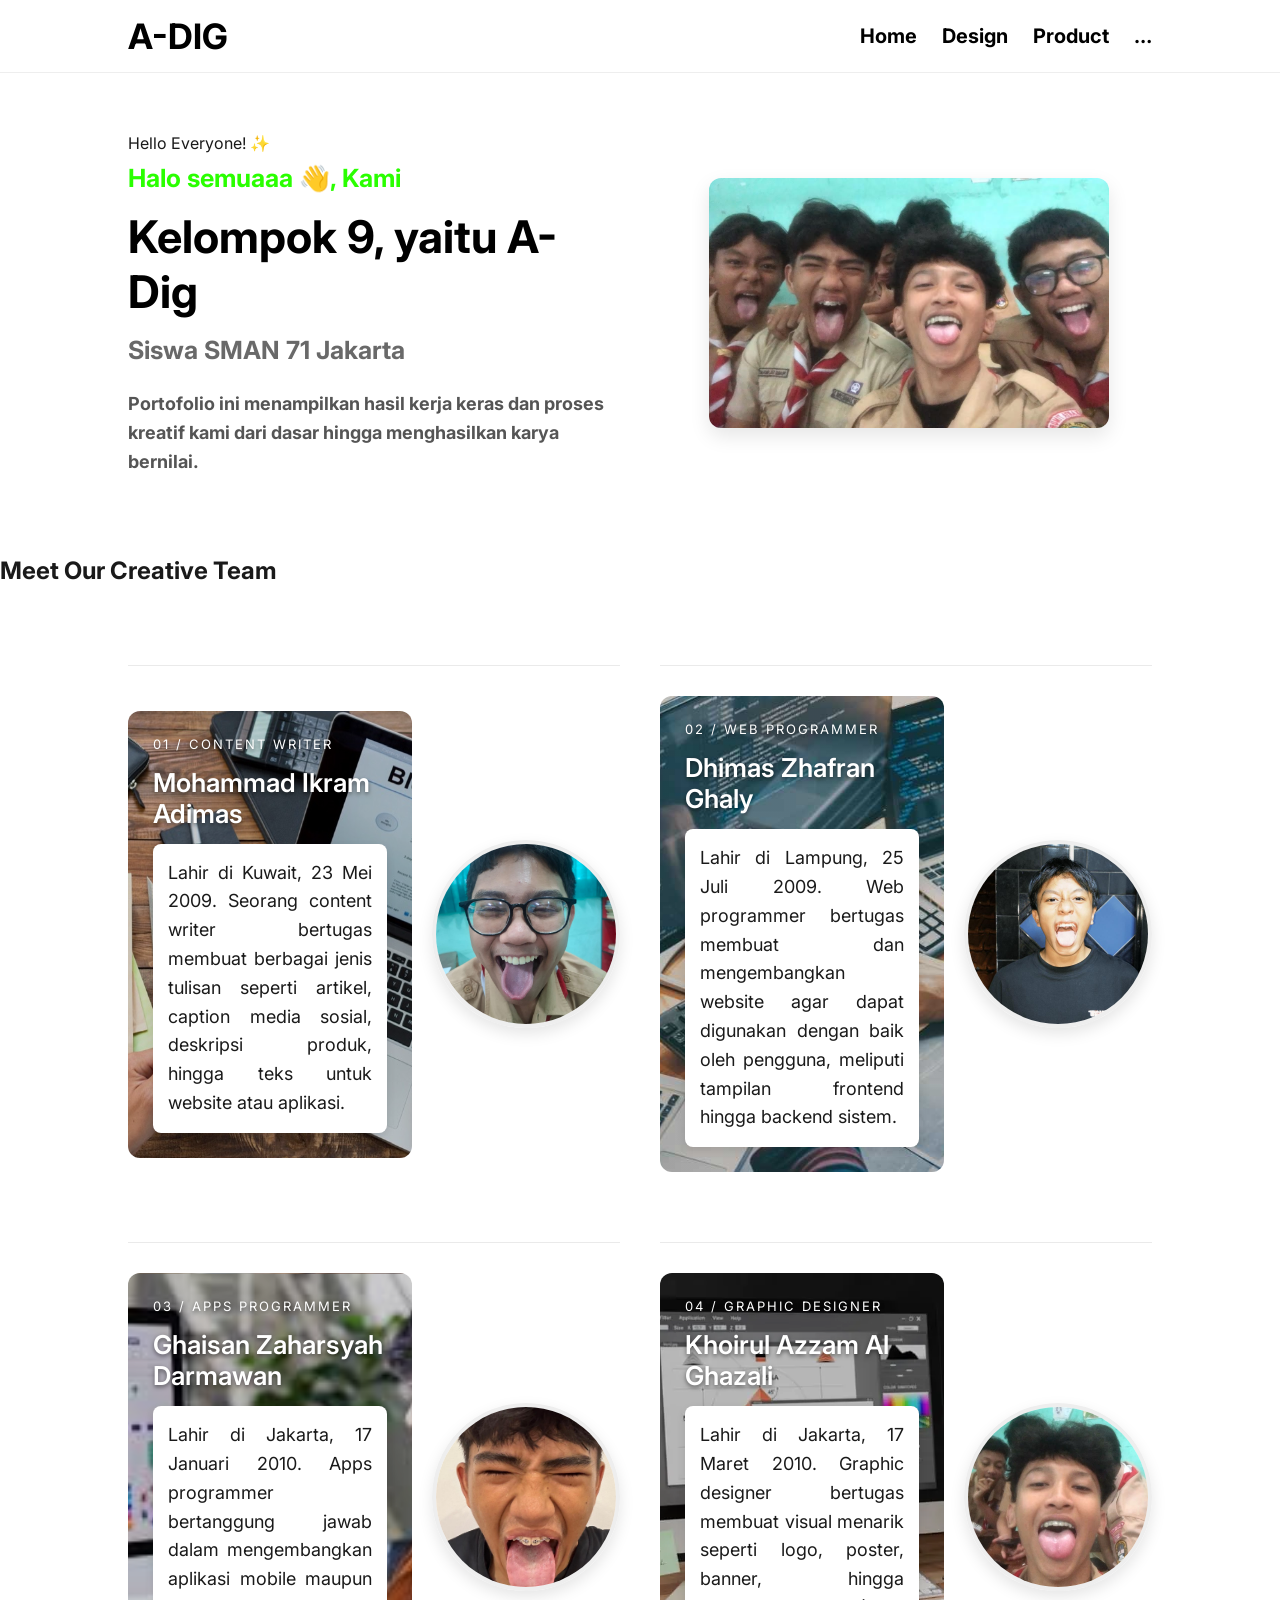
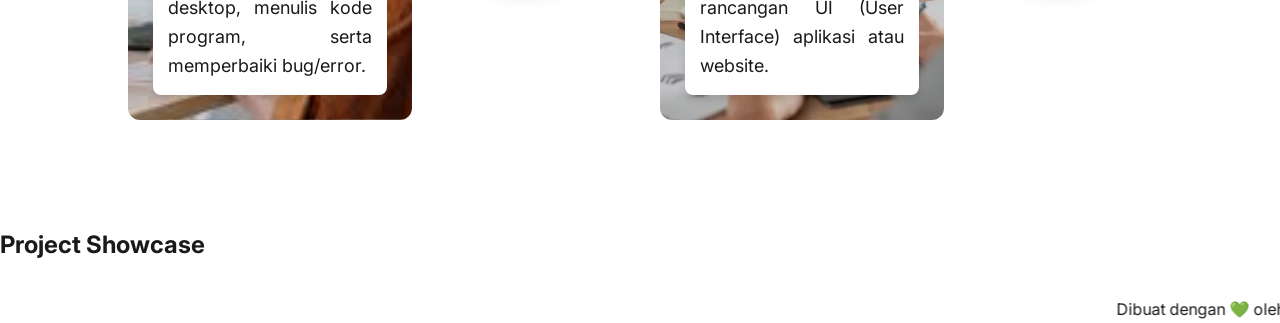
==== commit 643d991b: "Update index.html" ====
--- a/index.html
+++ b/index.html
@@ -30,14 +30,22 @@
 
     <div class="hero-container">
         <div class="bb">
+            <div class="welcome-tag">Hello Everyone! ✨</div>
             <h2>Halo semuaaa 👋, Kami</h2>
-            <h3>Kelompok 9, yaitu A-Dig</h3>
+            <h3>Kelompok 9, yaitu <span class="text-gradient">A-Dig</span></h3>
             <h4>Siswa SMAN 71 Jakarta</h4>
             <h5>Portofolio ini menampilkan hasil kerja keras dan proses kreatif kami dari dasar hingga menghasilkan karya bernilai.</h5>
         </div>
         <div class="hero-image-container">
-            <img src="rame.jpg" alt="Foto Kelompok A-DIG" class="hero-img">
+            <div class="image-glow-effect">
+                <img src="rame.jpg" alt="Foto Kelompok A-DIG" class="hero-img">
+            </div>
         </div>
+    </div>
+
+    <div class="section-title">
+        <h2>Meet Our Creative Team</h2>
+        <div class="title-line"></div>
     </div>
 
     <div class="cc">
@@ -86,13 +94,22 @@
             </div>
         </div>
 
-    </div> <div class="ff">
-        <div style="position: relative; width: 100%; height: 0; padding-top: 56.25%; box-shadow: 0 2px 8px 0 rgba(63,69,81,0.16); margin-top: 1.6em; margin-bottom: 0.9em; overflow: hidden; border-radius: 8px;">
+    </div> 
+
+    <div class="section-title">
+        <h2>Project Showcase</h2>
+        <div class="title-line"></div>
+    </div>
+
+    <div class="ff">
+        <div class="canva-wrapper-decoration">
             <iframe loading="lazy" style="position: absolute; width: 100%; height: 100%; top: 0; left: 0; border: none; padding: 0; margin: 0;" src="https://www.canva.com/design/DAHHfP4SR8I/0OiXg0d8yngIsABYywY-TA/view?embed" allowfullscreen="allowfullscreen" allow="fullscreen"></iframe>
         </div>
     </div>
 
-<marquee> Dibuat oleh siswa SMAN 71 - Jakarta, kelompok 9</marquee>
+    <div class="marquee-footer">
+        <marquee scrollamount="6">Dibuat dengan 💚 oleh Siswa SMAN 71 Jakarta — Kelompok 9 (A-DIG) — © 2026 All Rights Reserved</marquee>
+    </div>
     
 </body>
 </html>
